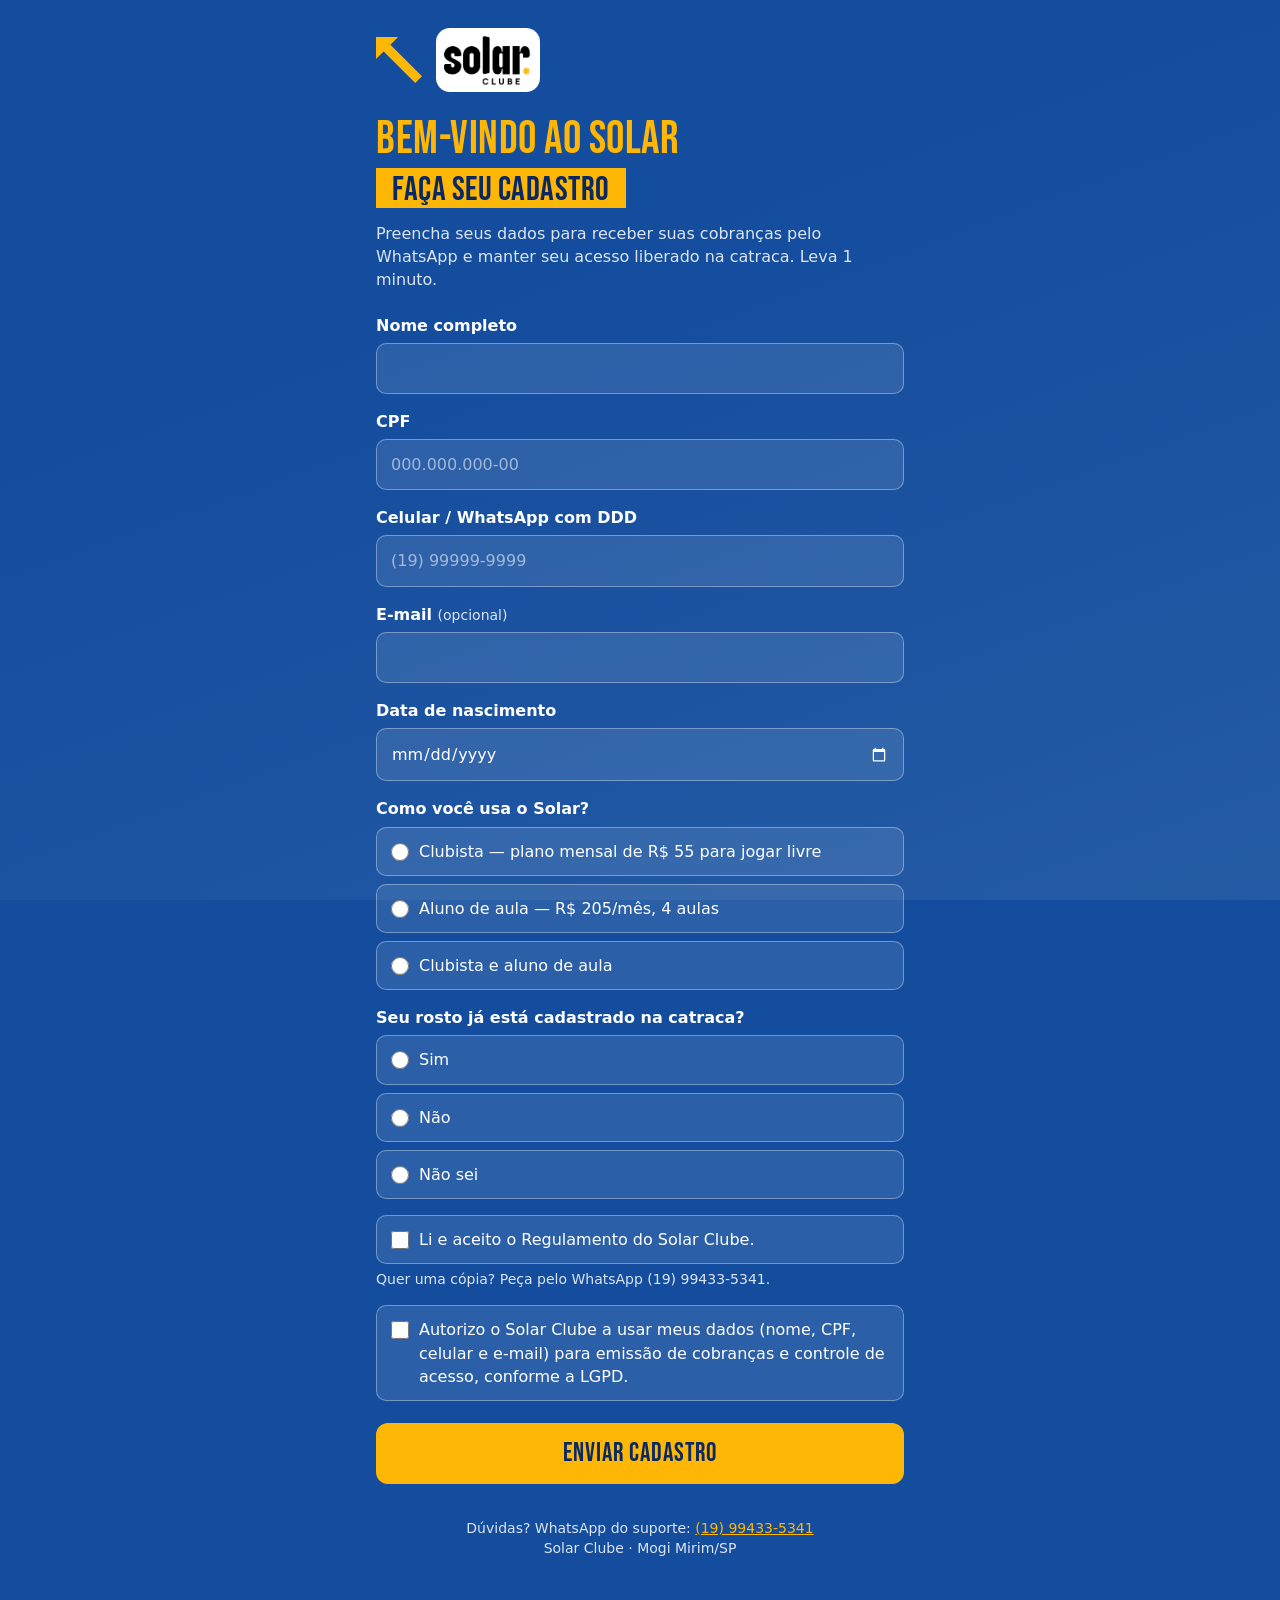
==== cadastro/index.html @ 18e67c2a "Site do Solar Clube: página inicial e cadastro de alunos/clubistas Co-Authored-By: Claude Opus 5.5 <" ====
<!doctype html>
<html lang="pt-BR">
<head>
<meta charset="utf-8">
<meta name="viewport" content="width=device-width, initial-scale=1">
<meta name="format-detection" content="telephone=no">
<title>Cadastro — Solar Clube</title>
<meta name="description" content="Cadastro de clubistas e alunos do Solar Clube para cobrança por Pix e acesso pela catraca.">
<link rel="preconnect" href="https://fonts.googleapis.com">
<link href="https://fonts.googleapis.com/css2?family=Bebas+Neue&display=swap" rel="stylesheet">
<link rel="stylesheet" href="../estilo.css">
</head>
<body>
<main class="pagina">
  <div class="topo">
    <svg class="seta" viewBox="0 0 150 150" aria-hidden="true"><polygon fill="#FEB705" points="0,0 72,0 47,25 150,128 128,150 25,47 0,72"/></svg>
    <div class="logo"><img src="../logo-solar.jpg" alt="Solar Clube"></div>
  </div>

  <section id="tela-form">
    <h1 class="titulo">BEM-VINDO AO SOLAR</h1>
    <div class="titulo faixa">FAÇA SEU CADASTRO</div>
    <p class="intro">Preencha seus dados para receber suas cobranças pelo WhatsApp e manter seu acesso liberado na catraca. Leva 1 minuto.</p>

    <form id="form-cadastro" novalidate>
      <div class="armadilha" aria-hidden="true">
        <label for="site">Não preencha</label>
        <input type="text" id="site" name="site" tabindex="-1" autocomplete="off">
      </div>

      <div class="campo" id="c-nome">
        <label for="nome">Nome completo</label>
        <input type="text" id="nome" autocomplete="name" maxlength="120" required>
        <div class="erro-campo">Digite seu nome completo.</div>
      </div>

      <div class="campo" id="c-cpf">
        <label for="cpf">CPF</label>
        <input type="text" id="cpf" inputmode="numeric" placeholder="000.000.000-00" maxlength="14" required>
        <div class="erro-campo">CPF inválido. Confira os números.</div>
      </div>

      <div class="campo" id="c-celular">
        <label for="celular">Celular / WhatsApp com DDD</label>
        <input type="tel" id="celular" inputmode="numeric" autocomplete="tel-national" placeholder="(19) 99999-9999" maxlength="15" required>
        <div class="erro-campo">Digite o celular com DDD.</div>
      </div>

      <div class="campo" id="c-email">
        <label for="email">E-mail <span class="opcional">(opcional)</span></label>
        <input type="email" id="email" autocomplete="email" maxlength="200">
        <div class="erro-campo">E-mail inválido.</div>
      </div>

      <div class="campo" id="c-nascimento">
        <label for="nascimento">Data de nascimento</label>
        <input type="date" id="nascimento" min="1920-01-01" required>
        <div class="erro-campo">Informe sua data de nascimento.</div>
      </div>

      <div class="campo" id="c-tipo">
        <label>Como você usa o Solar?</label>
        <div class="opcoes">
          <label class="opcao"><input type="radio" name="tipo" value="clubista"> Clubista — plano mensal de R$ 55 para jogar livre</label>
          <label class="opcao"><input type="radio" name="tipo" value="aluno"> Aluno de aula — R$ 205/mês, 4 aulas</label>
          <label class="opcao"><input type="radio" name="tipo" value="clubista_aluno"> Clubista e aluno de aula</label>
        </div>
        <div class="erro-campo">Escolha uma opção.</div>
      </div>

      <div class="campo escondido" id="c-professor">
        <label for="professor">Nome do seu professor <span class="opcional">(opcional)</span></label>
        <input type="text" id="professor" maxlength="120">
      </div>

      <div class="campo" id="c-rosto">
        <label>Seu rosto já está cadastrado na catraca?</label>
        <div class="opcoes">
          <label class="opcao"><input type="radio" name="rosto" value="sim"> Sim</label>
          <label class="opcao"><input type="radio" name="rosto" value="nao"> Não</label>
          <label class="opcao"><input type="radio" name="rosto" value="nao_sei"> Não sei</label>
        </div>
        <div class="erro-campo">Escolha uma opção.</div>
      </div>

      <div class="campo" id="c-regulamento">
        <label class="opcao aceite"><input type="checkbox" id="regulamento"> Li e aceito o Regulamento do Solar Clube.</label>
        <div class="dica">Quer uma cópia? Peça pelo WhatsApp (19) 99433-5341.</div>
        <div class="erro-campo">É preciso aceitar o regulamento.</div>
      </div>

      <div class="campo" id="c-lgpd">
        <label class="opcao aceite"><input type="checkbox" id="lgpd"> Autorizo o Solar Clube a usar meus dados (nome, CPF, celular e e-mail) para emissão de cobranças e controle de acesso, conforme a LGPD.</label>
        <div class="erro-campo">É preciso autorizar o uso dos dados.</div>
      </div>

      <div class="aviso" id="aviso"></div>
      <button type="submit" class="enviar" id="btn-enviar">ENVIAR CADASTRO</button>
    </form>
  </section>

  <section id="tela-ok" class="sucesso escondido">
    <div class="check">✓</div>
    <h1 class="titulo">CADASTRO RECEBIDO!</h1>
    <p class="intro" style="margin-top:12px">Em breve você recebe suas cobranças pelo WhatsApp. Bom jogo!</p>
  </section>

  <p class="rodape">Dúvidas? WhatsApp do suporte: <a href="https://wa.me/5519994335341">(19) 99433-5341</a><br>Solar Clube · Mogi Mirim/SP</p>
</main>

<script>
  // Grava direto na tabela "cadastros" do Supabase do Solar com a chave pública.
  // O banco só aceita INSERIR (RLS): ninguém consegue ler ou mudar cadastros por aqui.
  var SUPABASE_URL = 'https://wpmsbzfwobodcqxkbacw.supabase.co';
  var SUPABASE_CHAVE_PUBLICA = 'sb_publishable_1QUirZF5fXtURr-qWuM2yQ_yfKVVhTd';

  function soDigitos(v) { return (v || '').replace(/\D/g, ''); }

  function cpfValido(cpf) {
    cpf = soDigitos(cpf);
    if (cpf.length !== 11 || /^(\d)\1{10}$/.test(cpf)) return false;
    for (var t = 9; t < 11; t++) {
      var soma = 0;
      for (var i = 0; i < t; i++) soma += Number(cpf[i]) * (t + 1 - i);
      var dig = ((soma * 10) % 11) % 10;
      if (dig !== Number(cpf[t])) return false;
    }
    return true;
  }

  function mascaraCpf(v) {
    var d = soDigitos(v).slice(0, 11);
    return d.replace(/(\d{3})(\d)/, '$1.$2').replace(/(\d{3})(\d)/, '$1.$2').replace(/(\d{3})(\d{1,2})$/, '$1-$2');
  }

  function mascaraCelular(v) {
    var d = soDigitos(v).slice(0, 11);
    if (d.length <= 2) return d.length ? '(' + d : '';
    if (d.length <= 6) return '(' + d.slice(0, 2) + ') ' + d.slice(2);
    if (d.length <= 10) return '(' + d.slice(0, 2) + ') ' + d.slice(2, 6) + '-' + d.slice(6);
    return '(' + d.slice(0, 2) + ') ' + d.slice(2, 7) + '-' + d.slice(7);
  }

  var el = function (id) { return document.getElementById(id); };
  el('cpf').addEventListener('input', function () { this.value = mascaraCpf(this.value); });
  el('celular').addEventListener('input', function () { this.value = mascaraCelular(this.value); });
  el('nascimento').max = new Date().toISOString().slice(0, 10);

  document.querySelectorAll('input[name="tipo"]').forEach(function (r) {
    r.addEventListener('change', function () {
      el('c-professor').classList.toggle('escondido', this.value === 'clubista');
    });
  });

  function marcar(idCampo, invalido) { el(idCampo).classList.toggle('invalido', invalido); return !invalido; }
  function valorRadio(nome) { var r = document.querySelector('input[name="' + nome + '"]:checked'); return r ? r.value : null; }

  el('form-cadastro').addEventListener('submit', function (e) {
    e.preventDefault();
    var aviso = el('aviso');
    aviso.className = 'aviso';

    var nome = el('nome').value.trim().replace(/\s+/g, ' ');
    var cpf = soDigitos(el('cpf').value);
    var celular = soDigitos(el('celular').value);
    var email = el('email').value.trim();
    var nascimento = el('nascimento').value;
    var tipo = valorRadio('tipo');
    var rosto = valorRadio('rosto');

    var ok = true;
    ok = marcar('c-nome', nome.length < 3 || nome.indexOf(' ') === -1) && ok;
    ok = marcar('c-cpf', !cpfValido(cpf)) && ok;
    ok = marcar('c-celular', celular.length < 10 || celular.length > 11) && ok;
    ok = marcar('c-email', email !== '' && !/^[^\s@]+@[^\s@]+\.[^\s@]+$/.test(email)) && ok;
    ok = marcar('c-nascimento', !nascimento) && ok;
    ok = marcar('c-tipo', !tipo) && ok;
    ok = marcar('c-rosto', !rosto) && ok;
    ok = marcar('c-regulamento', !el('regulamento').checked) && ok;
    ok = marcar('c-lgpd', !el('lgpd').checked) && ok;
    if (!ok) {
      var primeiro = document.querySelector('.campo.invalido');
      if (primeiro) primeiro.scrollIntoView({ behavior: 'smooth', block: 'center' });
      return;
    }
    if (el('site').value) return; // robô preencheu o campo invisível

    var btn = el('btn-enviar');
    btn.disabled = true;
    btn.textContent = 'ENVIANDO...';

    fetch(SUPABASE_URL + '/rest/v1/cadastros', {
      method: 'POST',
      headers: {
        'apikey': SUPABASE_CHAVE_PUBLICA,
        'Authorization': 'Bearer ' + SUPABASE_CHAVE_PUBLICA,
        'Content-Type': 'application/json',
        'Prefer': 'return=minimal'
      },
      body: JSON.stringify({
        nome: nome, cpf: cpf, celular: celular, email: email || null, data_nascimento: nascimento,
        tipo: tipo, professor: tipo === 'clubista' ? null : (el('professor').value.trim() || null),
        rosto_na_catraca: rosto, aceite_regulamento: true, aceite_lgpd: true
      })
    }).then(function (r) {
      if (!r.ok) throw new Error('HTTP ' + r.status);
      el('tela-form').classList.add('escondido');
      el('tela-ok').classList.remove('escondido');
      window.scrollTo({ top: 0, behavior: 'smooth' });
    }).catch(function () {
      btn.disabled = false;
      btn.textContent = 'ENVIAR CADASTRO';
      aviso.textContent = 'Não consegui enviar agora. Confira sua internet e tente de novo. Se continuar, chame o suporte no WhatsApp (19) 99433-5341.';
      aviso.className = 'aviso erro';
    });
  });
</script>
</body>
</html>
---- estilo.css ----
/* Identidade do Solar Clube (mesma do kit de placas): azul em degradê, amarelo-ouro,
   marinho sobre amarelo, títulos condensados em caixa alta. Ver skill solar-clube-identidade. */
:root {
  --azul-1: #144D9E;
  --azul-2: #255BA5;
  --amarelo: #FEB705;
  --marinho: #0A2864;
  --branco: #FFFFFF;
  --branco-suave: rgba(255, 255, 255, 0.85);
  --campo: rgba(255, 255, 255, 0.10);
  --campo-borda: rgba(255, 255, 255, 0.35);
  --erro: #FFB4A8;
}
* { box-sizing: border-box; margin: 0; padding: 0; }
html { background: var(--azul-1); }
body {
  min-height: 100vh;
  background: linear-gradient(160deg, var(--azul-1) 0%, var(--azul-1) 35%, var(--azul-2) 100%);
  background-attachment: fixed;
  color: var(--branco);
  font-family: "Segoe UI", system-ui, -apple-system, Roboto, Arial, sans-serif;
  font-size: 16px;
  line-height: 1.45;
}
.pagina { max-width: 560px; margin: 0 auto; padding: 28px 16px 48px; }
.topo { display: flex; align-items: center; gap: 14px; margin-bottom: 26px; }
.logo { background: #fff; border-radius: 14px; width: 104px; height: 64px; display: flex; align-items: center; justify-content: center; overflow: hidden; flex: none; }
.logo img { width: 124px; margin-top: 4px; }
.seta { width: 46px; height: 46px; flex: none; }
.titulo { font-family: "Bebas Neue", "Arial Narrow", Impact, sans-serif; font-weight: 400; letter-spacing: 0.5px; line-height: 0.95; }
h1.titulo { font-size: 46px; color: var(--amarelo); }
.faixa { display: inline-block; background: var(--amarelo); color: var(--marinho); font-size: 34px; padding: 6px 16px 2px; margin: 6px 0 14px; }
.intro { color: var(--branco-suave); margin-bottom: 22px; }

form { display: flex; flex-direction: column; gap: 16px; }
label { display: block; font-weight: 600; margin-bottom: 6px; }
label .opcional { font-weight: 400; color: var(--branco-suave); font-size: 14px; }
input[type="text"], input[type="email"], input[type="tel"], input[type="date"] {
  width: 100%; padding: 13px 14px; border-radius: 10px; border: 1px solid var(--campo-borda);
  background: var(--campo); color: var(--branco); font: inherit;
}
input::placeholder { color: rgba(255, 255, 255, 0.55); }
input:focus { outline: 2px solid var(--amarelo); outline-offset: 1px; }
input[type="date"]::-webkit-calendar-picker-indicator { filter: invert(1); }
.opcoes { display: flex; flex-direction: column; gap: 8px; }
.opcao { display: flex; align-items: flex-start; gap: 10px; padding: 12px 14px; border-radius: 10px; border: 1px solid var(--campo-borda); background: var(--campo); cursor: pointer; font-weight: 400; margin: 0; }
.opcao input { margin-top: 3px; accent-color: var(--amarelo); width: 18px; height: 18px; flex: none; }
.opcao:has(input:checked) { border-color: var(--amarelo); background: rgba(254, 183, 5, 0.14); }
.aceite { font-weight: 400; }
.dica { font-size: 14px; color: var(--branco-suave); margin-top: 5px; }
.erro-campo { color: var(--erro); font-size: 14px; margin-top: 5px; display: none; }
.campo.invalido .erro-campo { display: block; }
.campo.invalido input { border-color: var(--erro); }
.escondido { display: none !important; }
.armadilha { position: absolute; left: -5000px; width: 1px; height: 1px; overflow: hidden; }

button.enviar {
  margin-top: 6px; padding: 15px; border: none; border-radius: 12px; background: var(--amarelo); color: var(--marinho);
  font-family: "Bebas Neue", "Arial Narrow", Impact, sans-serif; font-size: 26px; letter-spacing: 1px; cursor: pointer;
}
button.enviar:disabled { opacity: 0.6; cursor: default; }
.aviso { padding: 12px 14px; border-radius: 10px; font-size: 15px; display: none; }
.aviso.erro { display: block; background: rgba(255, 120, 100, 0.18); border: 1px solid var(--erro); }
.sucesso { text-align: center; padding: 30px 6px; }
.sucesso .check { width: 74px; height: 74px; border-radius: 50%; background: var(--amarelo); color: var(--marinho); font-size: 44px; font-weight: 700; display: flex; align-items: center; justify-content: center; margin: 0 auto 16px; }
.rodape { margin-top: 34px; font-size: 14px; color: var(--branco-suave); text-align: center; }
.rodape a { color: var(--amarelo); }
.botao-link { display: inline-block; margin-top: 18px; padding: 14px 22px; border-radius: 12px; background: var(--amarelo); color: var(--marinho); text-decoration: none; font-family: "Bebas Neue", "Arial Narrow", Impact, sans-serif; font-size: 24px; letter-spacing: 1px; }
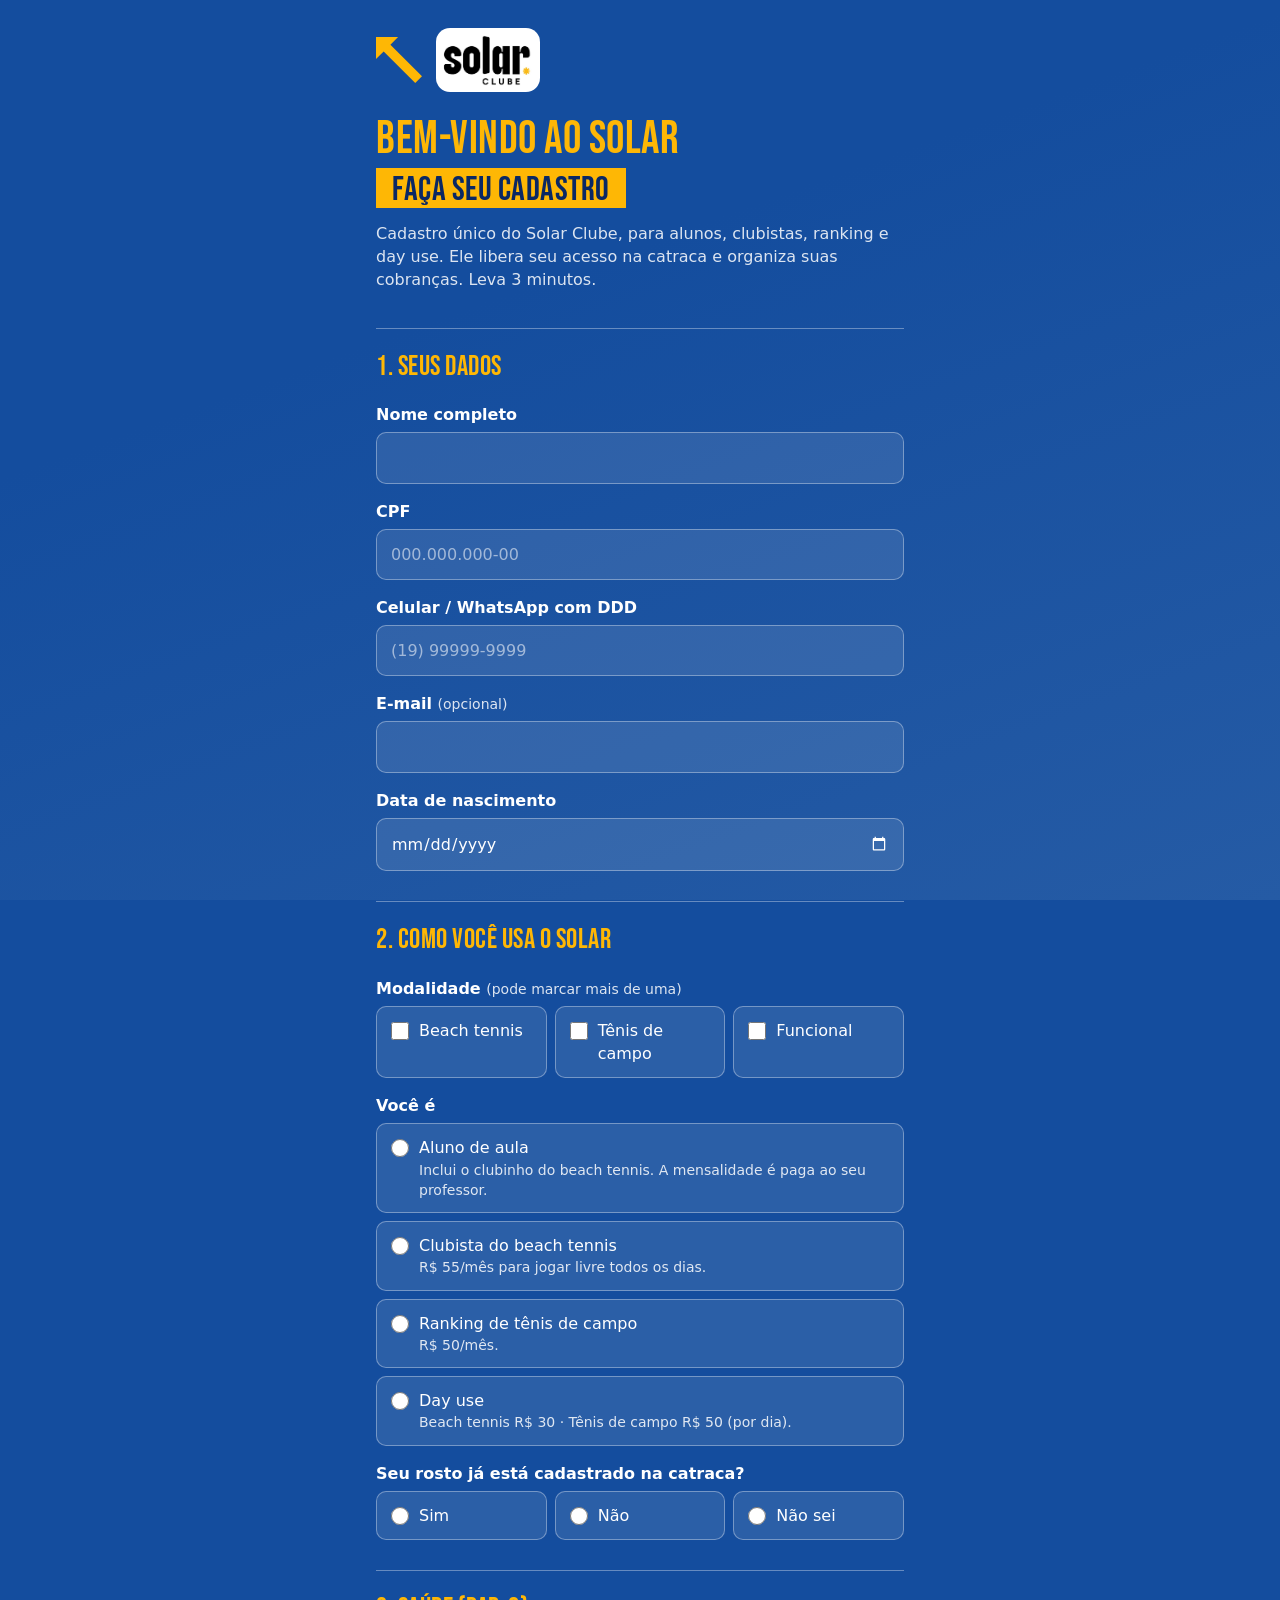
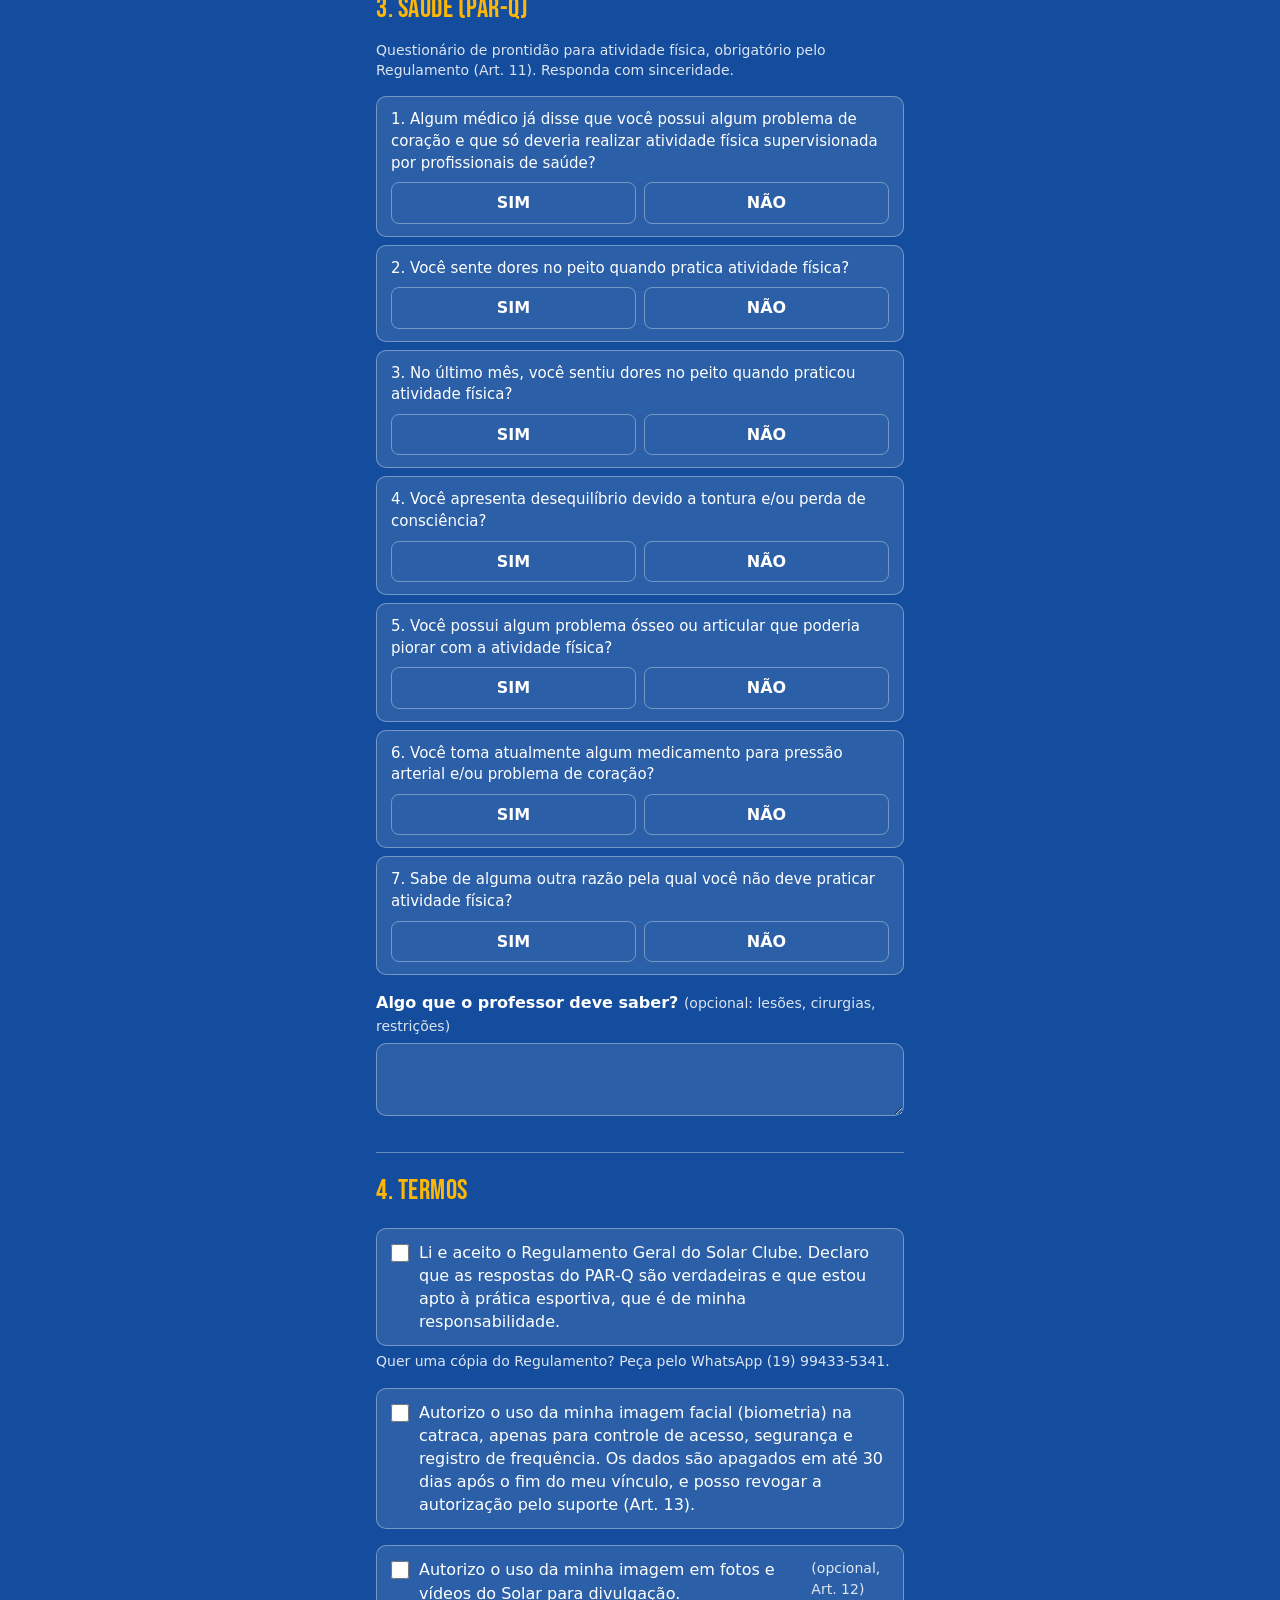
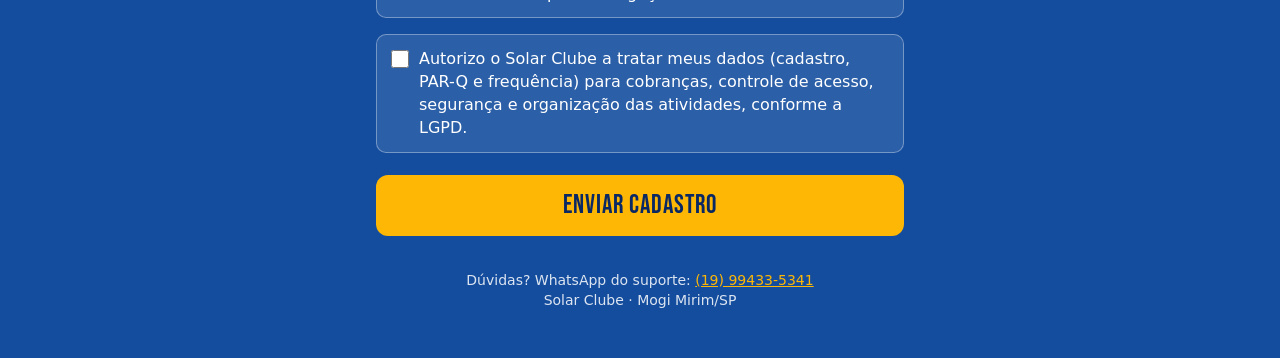
==== commit 8d709713: "Cadastro único: modalidade, professor, PAR-Q e termos" ====
--- a/cadastro/index.html
+++ b/cadastro/index.html
@@ -1,14 +1,32 @@
-<!doctype html>
+<!DOCTYPE html>
 <html lang="pt-BR">
 <head>
 <meta charset="utf-8">
 <meta name="viewport" content="width=device-width, initial-scale=1">
 <meta name="format-detection" content="telephone=no">
 <title>Cadastro — Solar Clube</title>
-<meta name="description" content="Cadastro de clubistas e alunos do Solar Clube para cobrança por Pix e acesso pela catraca.">
+<meta name="description" content="Cadastro único do Solar Clube: alunos, clubistas, ranking de tênis e day use.">
 <link rel="preconnect" href="https://fonts.googleapis.com">
 <link href="https://fonts.googleapis.com/css2?family=Bebas+Neue&display=swap" rel="stylesheet">
 <link rel="stylesheet" href="../estilo.css">
+<style>
+  .secao { font-family: "Bebas Neue", "Arial Narrow", Impact, sans-serif; font-size: 28px; color: var(--amarelo); letter-spacing: .5px; margin-top: 14px; border-top: 1px solid var(--campo-borda); padding-top: 18px; }
+  select { width: 100%; padding: 13px 14px; border-radius: 10px; border: 1px solid var(--campo-borda); background: var(--azul-1); color: var(--branco); font: inherit; }
+  select:focus { outline: 2px solid var(--amarelo); outline-offset: 1px; }
+  textarea { width: 100%; padding: 12px 14px; border-radius: 10px; border: 1px solid var(--campo-borda); background: var(--campo); color: var(--branco); font: inherit; min-height: 70px; resize: vertical; }
+  .linha { display: flex; gap: 8px; flex-wrap: wrap; }
+  .linha .opcao { flex: 1 1 140px; }
+  .preco { color: var(--branco-suave); font-size: 14px; display: block; }
+  .parq-item { padding: 12px 14px; border-radius: 10px; border: 1px solid var(--campo-borda); background: var(--campo); }
+  .parq-item p { margin-bottom: 8px; font-size: 15px; }
+  .parq-item .sn { display: flex; gap: 8px; }
+  .parq-item .sn label { flex: 1; text-align: center; margin: 0; padding: 8px; border-radius: 8px; border: 1px solid var(--campo-borda); font-weight: 600; cursor: pointer; }
+  .parq-item .sn input { position: absolute; opacity: 0; pointer-events: none; }
+  .parq-item .sn label:has(input:checked) { background: var(--amarelo); color: var(--marinho); border-color: var(--amarelo); }
+  .parq-item.invalido { border-color: var(--erro); }
+  .alerta { padding: 12px 14px; border-radius: 10px; background: rgba(254, 183, 5, .16); border: 1px solid var(--amarelo); font-size: 15px; }
+  .campo.invalido select, .campo.invalido textarea { border-color: var(--erro); }
+</style>
 </head>
 <body>
 <main class="pagina">
@@ -20,7 +38,7 @@
   <section id="tela-form">
     <h1 class="titulo">BEM-VINDO AO SOLAR</h1>
     <div class="titulo faixa">FAÇA SEU CADASTRO</div>
-    <p class="intro">Preencha seus dados para receber suas cobranças pelo WhatsApp e manter seu acesso liberado na catraca. Leva 1 minuto.</p>
+    <p class="intro">Cadastro único do Solar Clube, para alunos, clubistas, ranking e day use. Ele libera seu acesso na catraca e organiza suas cobranças. Leva 3 minutos.</p>
 
     <form id="form-cadastro" novalidate>
       <div class="armadilha" aria-hidden="true">
@@ -28,6 +46,8 @@
         <input type="text" id="site" name="site" tabindex="-1" autocomplete="off">
       </div>
 
+      <div class="secao">1. Seus dados</div>
+
       <div class="campo" id="c-nome">
         <label for="nome">Nome completo</label>
         <input type="text" id="nome" autocomplete="name" maxlength="120" required>
@@ -58,24 +78,65 @@
         <div class="erro-campo">Informe sua data de nascimento.</div>
       </div>
 
+      <div class="escondido" id="bloco-responsavel">
+        <div class="alerta" style="margin-bottom:12px">Menor de 18 anos: o cadastro deve ser preenchido junto com o pai, a mãe ou o responsável legal.</div>
+        <div class="campo" id="c-resp-nome">
+          <label for="resp-nome">Nome do responsável</label>
+          <input type="text" id="resp-nome" maxlength="120">
+          <div class="erro-campo">Digite o nome completo do responsável.</div>
+        </div>
+        <div class="campo" id="c-resp-cpf" style="margin-top:16px">
+          <label for="resp-cpf">CPF do responsável</label>
+          <input type="text" id="resp-cpf" inputmode="numeric" placeholder="000.000.000-00" maxlength="14">
+          <div class="erro-campo">CPF do responsável inválido.</div>
+        </div>
+      </div>
+
+      <div class="secao">2. Como você usa o Solar</div>
+
+      <div class="campo" id="c-modalidade">
+        <label>Modalidade <span class="opcional">(pode marcar mais de uma)</span></label>
+        <div class="linha">
+          <label class="opcao"><input type="checkbox" name="modalidade" value="beach"> Beach tennis</label>
+          <label class="opcao"><input type="checkbox" name="modalidade" value="tenis"> Tênis de campo</label>
+          <label class="opcao"><input type="checkbox" name="modalidade" value="funcional"> Funcional</label>
+        </div>
+        <div class="erro-campo">Marque pelo menos uma modalidade.</div>
+      </div>
+
       <div class="campo" id="c-tipo">
-        <label>Como você usa o Solar?</label>
+        <label>Você é</label>
         <div class="opcoes">
-          <label class="opcao"><input type="radio" name="tipo" value="clubista"> Clubista — plano mensal de R$ 55 para jogar livre</label>
-          <label class="opcao"><input type="radio" name="tipo" value="aluno"> Aluno de aula — R$ 205/mês, 4 aulas</label>
-          <label class="opcao"><input type="radio" name="tipo" value="clubista_aluno"> Clubista e aluno de aula</label>
+          <label class="opcao"><input type="radio" name="tipo" value="aluno"> <span>Aluno de aula<span class="preco">Inclui o clubinho do beach tennis. A mensalidade é paga ao seu professor.</span></span></label>
+          <label class="opcao"><input type="radio" name="tipo" value="clubista"> <span>Clubista do beach tennis<span class="preco">R$ 55/mês para jogar livre todos os dias.</span></span></label>
+          <label class="opcao"><input type="radio" name="tipo" value="ranking_tenis"> <span>Ranking de tênis de campo<span class="preco">R$ 50/mês.</span></span></label>
+          <label class="opcao"><input type="radio" name="tipo" value="dayuse"> <span>Day use<span class="preco">Beach tennis R$ 30 · Tênis de campo R$ 50 (por dia).</span></span></label>
         </div>
         <div class="erro-campo">Escolha uma opção.</div>
       </div>
 
-      <div class="campo escondido" id="c-professor">
-        <label for="professor">Nome do seu professor <span class="opcional">(opcional)</span></label>
-        <input type="text" id="professor" maxlength="120">
+      <div class="escondido" id="bloco-aluno">
+        <div class="campo" id="c-frequencia">
+          <label>Quantas aulas por semana?</label>
+          <div class="opcoes">
+            <label class="opcao"><input type="radio" name="frequencia" value="1x"> <span>1x por semana<span class="preco" id="preco-1x"></span></span></label>
+            <label class="opcao"><input type="radio" name="frequencia" value="2x"> <span>2x por semana<span class="preco" id="preco-2x"></span></span></label>
+          </div>
+          <div class="erro-campo">Escolha a frequência.</div>
+        </div>
+
+        <div class="campo" id="c-professor" style="margin-top:16px">
+          <label for="professor">Seu professor</label>
+          <select id="professor">
+            <option value="">Carregando professores...</option>
+          </select>
+          <div class="erro-campo">Escolha seu professor.</div>
+        </div>
       </div>
 
       <div class="campo" id="c-rosto">
         <label>Seu rosto já está cadastrado na catraca?</label>
-        <div class="opcoes">
+        <div class="linha">
           <label class="opcao"><input type="radio" name="rosto" value="sim"> Sim</label>
           <label class="opcao"><input type="radio" name="rosto" value="nao"> Não</label>
           <label class="opcao"><input type="radio" name="rosto" value="nao_sei"> Não sei</label>
@@ -83,14 +144,34 @@
         <div class="erro-campo">Escolha uma opção.</div>
       </div>
 
+      <div class="secao">3. Saúde (PAR-Q)</div>
+      <p class="dica" style="margin-top:-6px">Questionário de prontidão para atividade física, obrigatório pelo Regulamento (Art. 11). Responda com sinceridade.</p>
+      <div id="parq" class="opcoes"></div>
+      <div class="alerta escondido" id="parq-alerta">Você respondeu <b>SIM</b> a pelo menos uma pergunta. Antes de começar ou continuar as atividades, consulte um médico e envie a liberação médica pelo WhatsApp do suporte (19) 99433-5341.</div>
+      <div class="campo" id="c-parq-obs">
+        <label for="parq-obs">Algo que o professor deve saber? <span class="opcional">(opcional: lesões, cirurgias, restrições)</span></label>
+        <textarea id="parq-obs" maxlength="600"></textarea>
+      </div>
+
+      <div class="secao">4. Termos</div>
+
       <div class="campo" id="c-regulamento">
-        <label class="opcao aceite"><input type="checkbox" id="regulamento"> Li e aceito o Regulamento do Solar Clube.</label>
-        <div class="dica">Quer uma cópia? Peça pelo WhatsApp (19) 99433-5341.</div>
-        <div class="erro-campo">É preciso aceitar o regulamento.</div>
+        <label class="opcao aceite"><input type="checkbox" id="regulamento"> Li e aceito o Regulamento Geral do Solar Clube. Declaro que as respostas do PAR-Q são verdadeiras e que estou apto à prática esportiva, que é de minha responsabilidade.</label>
+        <div class="dica">Quer uma cópia do Regulamento? Peça pelo WhatsApp (19) 99433-5341.</div>
+        <div class="erro-campo">É preciso aceitar o Regulamento.</div>
+      </div>
+
+      <div class="campo" id="c-biometria">
+        <label class="opcao aceite"><input type="checkbox" id="biometria"> Autorizo o uso da minha imagem facial (biometria) na catraca, apenas para controle de acesso, segurança e registro de frequência. Os dados são apagados em até 30 dias após o fim do meu vínculo, e posso revogar a autorização pelo suporte (Art. 13).</label>
+        <div class="erro-campo">A catraca funciona por reconhecimento facial. Sem essa autorização, fale com o suporte para combinar outra forma de acesso.</div>
+      </div>
+
+      <div class="campo" id="c-imagem">
+        <label class="opcao aceite"><input type="checkbox" id="imagem"> Autorizo o uso da minha imagem em fotos e vídeos do Solar para divulgação. <span class="opcional">(opcional, Art. 12)</span></label>
       </div>
 
       <div class="campo" id="c-lgpd">
-        <label class="opcao aceite"><input type="checkbox" id="lgpd"> Autorizo o Solar Clube a usar meus dados (nome, CPF, celular e e-mail) para emissão de cobranças e controle de acesso, conforme a LGPD.</label>
+        <label class="opcao aceite"><input type="checkbox" id="lgpd"> Autorizo o Solar Clube a tratar meus dados (cadastro, PAR-Q e frequência) para cobranças, controle de acesso, segurança e organização das atividades, conforme a LGPD.</label>
         <div class="erro-campo">É preciso autorizar o uso dos dados.</div>
       </div>
 
@@ -102,7 +183,7 @@
   <section id="tela-ok" class="sucesso escondido">
     <div class="check">✓</div>
     <h1 class="titulo">CADASTRO RECEBIDO!</h1>
-    <p class="intro" style="margin-top:12px">Em breve você recebe suas cobranças pelo WhatsApp. Bom jogo!</p>
+    <p class="intro" style="margin-top:12px" id="msg-ok">Pronto! Seu cadastro está no sistema do Solar. Bom jogo!</p>
   </section>
 
   <p class="rodape">Dúvidas? WhatsApp do suporte: <a href="https://wa.me/5519994335341">(19) 99433-5341</a><br>Solar Clube · Mogi Mirim/SP</p>
@@ -113,9 +194,21 @@
   // O banco só aceita INSERIR (RLS): ninguém consegue ler ou mudar cadastros por aqui.
   var SUPABASE_URL = 'https://wpmsbzfwobodcqxkbacw.supabase.co';
   var SUPABASE_CHAVE_PUBLICA = 'sb_publishable_1QUirZF5fXtURr-qWuM2yQ_yfKVVhTd';
-
+  var VERSAO_REGULAMENTO = 'Regulamento Geral 2026-11';
+
+  var PRECOS = { beach: { '1x': 'R$ 205/mês', '2x': 'R$ 405/mês' }, tenis: { '1x': 'R$ 400/mês', '2x': 'R$ 800/mês' } };
+  var PARQ = [
+    'Algum médico já disse que você possui algum problema de coração e que só deveria realizar atividade física supervisionada por profissionais de saúde?',
+    'Você sente dores no peito quando pratica atividade física?',
+    'No último mês, você sentiu dores no peito quando praticou atividade física?',
+    'Você apresenta desequilíbrio devido a tontura e/ou perda de consciência?',
+    'Você possui algum problema ósseo ou articular que poderia piorar com a atividade física?',
+    'Você toma atualmente algum medicamento para pressão arterial e/ou problema de coração?',
+    'Sabe de alguma outra razão pela qual você não deve praticar atividade física?'
+  ];
+
+  var el = function (id) { return document.getElementById(id); };
   function soDigitos(v) { return (v || '').replace(/\D/g, ''); }
-
   function cpfValido(cpf) {
     cpf = soDigitos(cpf);
     if (cpf.length !== 11 || /^(\d)\1{10}$/.test(cpf)) return false;
@@ -127,12 +220,10 @@
     }
     return true;
   }
-
   function mascaraCpf(v) {
     var d = soDigitos(v).slice(0, 11);
     return d.replace(/(\d{3})(\d)/, '$1.$2').replace(/(\d{3})(\d)/, '$1.$2').replace(/(\d{3})(\d{1,2})$/, '$1-$2');
   }
-
   function mascaraCelular(v) {
     var d = soDigitos(v).slice(0, 11);
     if (d.length <= 2) return d.length ? '(' + d : '';
@@ -140,32 +231,93 @@
     if (d.length <= 10) return '(' + d.slice(0, 2) + ') ' + d.slice(2, 6) + '-' + d.slice(6);
     return '(' + d.slice(0, 2) + ') ' + d.slice(2, 7) + '-' + d.slice(7);
   }
-
-  var el = function (id) { return document.getElementById(id); };
-  el('cpf').addEventListener('input', function () { this.value = mascaraCpf(this.value); });
+  function idade(iso) {
+    if (!iso) return null;
+    var n = new Date(iso + 'T12:00:00'), h = new Date();
+    var a = h.getFullYear() - n.getFullYear();
+    if (h.getMonth() < n.getMonth() || (h.getMonth() === n.getMonth() && h.getDate() < n.getDate())) a--;
+    return a;
+  }
+  function valorRadio(nome) { var r = document.querySelector('input[name="' + nome + '"]:checked'); return r ? r.value : null; }
+  function marcados(nome) { return Array.prototype.map.call(document.querySelectorAll('input[name="' + nome + '"]:checked'), function (c) { return c.value; }); }
+  function marcar(idCampo, invalido) { el(idCampo).classList.toggle('invalido', invalido); return !invalido; }
+
+  ['cpf', 'resp-cpf'].forEach(function (id) { el(id).addEventListener('input', function () { this.value = mascaraCpf(this.value); }); });
   el('celular').addEventListener('input', function () { this.value = mascaraCelular(this.value); });
   el('nascimento').max = new Date().toISOString().slice(0, 10);
-
-  document.querySelectorAll('input[name="tipo"]').forEach(function (r) {
-    r.addEventListener('change', function () {
-      el('c-professor').classList.toggle('escondido', this.value === 'clubista');
+  el('nascimento').addEventListener('change', function () {
+    var i = idade(this.value);
+    el('bloco-responsavel').classList.toggle('escondido', !(i !== null && i < 18));
+  });
+
+  // PAR-Q
+  var parqBox = el('parq');
+  PARQ.forEach(function (p, i) {
+    var d = document.createElement('div');
+    d.className = 'parq-item'; d.id = 'parq-' + (i + 1);
+    d.innerHTML = '<p>' + (i + 1) + '. ' + p + '</p><div class="sn">' +
+      '<label><input type="radio" name="p' + (i + 1) + '" value="sim"> SIM</label>' +
+      '<label><input type="radio" name="p' + (i + 1) + '" value="nao"> NÃO</label></div>';
+    parqBox.appendChild(d);
+  });
+  parqBox.addEventListener('change', function () {
+    var algumSim = PARQ.some(function (_, i) { return valorRadio('p' + (i + 1)) === 'sim'; });
+    el('parq-alerta').classList.toggle('escondido', !algumSim);
+  });
+
+  // Professores (lista pública: só nome e modalidade)
+  var PROFESSORES = [];
+  fetch(SUPABASE_URL + '/rest/v1/professores?select=id,nome,modalidades&ativo=eq.true&order=nome', {
+    headers: { apikey: SUPABASE_CHAVE_PUBLICA, Authorization: 'Bearer ' + SUPABASE_CHAVE_PUBLICA }
+  }).then(function (r) { return r.ok ? r.json() : []; })
+    .then(function (lista) { PROFESSORES = lista || []; montarProfessores(); })
+    .catch(function () { montarProfessores(); });
+
+  function montarProfessores() {
+    var mods = marcados('modalidade');
+    var sel = el('professor'), atual = sel.value;
+    var lista = PROFESSORES.filter(function (p) {
+      return !mods.length || (p.modalidades || []).some(function (m) { return mods.indexOf(m) >= 0; });
     });
-  });
-
-  function marcar(idCampo, invalido) { el(idCampo).classList.toggle('invalido', invalido); return !invalido; }
-  function valorRadio(nome) { var r = document.querySelector('input[name="' + nome + '"]:checked'); return r ? r.value : null; }
+    sel.innerHTML = '<option value="">Escolha seu professor</option>' + lista.map(function (p) {
+      return '<option value="' + p.id + '">' + p.nome + '</option>';
+    }).join('') + '<option value="outro">Outro / ainda não sei</option>';
+    if (atual && sel.querySelector('option[value="' + atual + '"]')) sel.value = atual;
+  }
+
+  function atualizarAluno() {
+    var tipo = valorRadio('tipo'), mods = marcados('modalidade');
+    el('bloco-aluno').classList.toggle('escondido', tipo !== 'aluno');
+    var base = mods.indexOf('tenis') >= 0 && mods.indexOf('beach') < 0 ? 'tenis' : 'beach';
+    var txt = function (f) {
+      var partes = [];
+      if (mods.indexOf('beach') >= 0 || !mods.length) partes.push('Beach ' + PRECOS.beach[f]);
+      if (mods.indexOf('tenis') >= 0) partes.push('Tênis ' + PRECOS.tenis[f]);
+      if (mods.indexOf('funcional') >= 0) partes.push('Funcional: valor com o professor');
+      return partes.join(' · ');
+    };
+    el('preco-1x').textContent = txt('1x');
+    el('preco-2x').textContent = txt('2x');
+    montarProfessores();
+  }
+  document.querySelectorAll('input[name="tipo"], input[name="modalidade"]').forEach(function (r) { r.addEventListener('change', atualizarAluno); });
 
   el('form-cadastro').addEventListener('submit', function (e) {
     e.preventDefault();
-    var aviso = el('aviso');
-    aviso.className = 'aviso';
+    var aviso = el('aviso'); aviso.className = 'aviso';
 
     var nome = el('nome').value.trim().replace(/\s+/g, ' ');
     var cpf = soDigitos(el('cpf').value);
     var celular = soDigitos(el('celular').value);
     var email = el('email').value.trim();
     var nascimento = el('nascimento').value;
+    var menor = (idade(nascimento) !== null && idade(nascimento) < 18);
+    var respNome = el('resp-nome').value.trim().replace(/\s+/g, ' ');
+    var respCpf = soDigitos(el('resp-cpf').value);
+    var mods = marcados('modalidade');
     var tipo = valorRadio('tipo');
+    var freq = valorRadio('frequencia');
+    var prof = el('professor').value;
     var rosto = valorRadio('rosto');
 
     var ok = true;
@@ -174,46 +326,84 @@
     ok = marcar('c-celular', celular.length < 10 || celular.length > 11) && ok;
     ok = marcar('c-email', email !== '' && !/^[^\s@]+@[^\s@]+\.[^\s@]+$/.test(email)) && ok;
     ok = marcar('c-nascimento', !nascimento) && ok;
+    if (menor) {
+      ok = marcar('c-resp-nome', respNome.length < 3 || respNome.indexOf(' ') === -1) && ok;
+      ok = marcar('c-resp-cpf', !cpfValido(respCpf)) && ok;
+    }
+    ok = marcar('c-modalidade', !mods.length) && ok;
     ok = marcar('c-tipo', !tipo) && ok;
+    if (tipo === 'aluno') {
+      ok = marcar('c-frequencia', !freq) && ok;
+      ok = marcar('c-professor', !prof) && ok;
+    }
     ok = marcar('c-rosto', !rosto) && ok;
+    var parq = {}, algumSim = false;
+    PARQ.forEach(function (_, i) {
+      var v = valorRadio('p' + (i + 1));
+      el('parq-' + (i + 1)).classList.toggle('invalido', !v);
+      if (!v) ok = false;
+      parq['p' + (i + 1)] = v === 'sim';
+      if (v === 'sim') algumSim = true;
+    });
     ok = marcar('c-regulamento', !el('regulamento').checked) && ok;
+    ok = marcar('c-biometria', !el('biometria').checked) && ok;
     ok = marcar('c-lgpd', !el('lgpd').checked) && ok;
     if (!ok) {
-      var primeiro = document.querySelector('.campo.invalido');
+      var primeiro = document.querySelector('.campo.invalido, .parq-item.invalido');
       if (primeiro) primeiro.scrollIntoView({ behavior: 'smooth', block: 'center' });
+      aviso.textContent = 'Faltou preencher alguns campos. Eles estão marcados em vermelho.';
+      aviso.className = 'aviso erro';
       return;
     }
     if (el('site').value) return; // robô preencheu o campo invisível
 
     var btn = el('btn-enviar');
-    btn.disabled = true;
-    btn.textContent = 'ENVIANDO...';
+    btn.disabled = true; btn.textContent = 'ENVIANDO...';
+
+    var profId = (tipo === 'aluno' && prof && prof !== 'outro') ? Number(prof) : null;
+    var profNome = null;
+    if (tipo === 'aluno') {
+      var achado = PROFESSORES.filter(function (p) { return p.id === profId; })[0];
+      profNome = achado ? achado.nome : 'Outro / não sei';
+    }
 
     fetch(SUPABASE_URL + '/rest/v1/cadastros', {
       method: 'POST',
       headers: {
-        'apikey': SUPABASE_CHAVE_PUBLICA,
-        'Authorization': 'Bearer ' + SUPABASE_CHAVE_PUBLICA,
-        'Content-Type': 'application/json',
-        'Prefer': 'return=minimal'
+        apikey: SUPABASE_CHAVE_PUBLICA, Authorization: 'Bearer ' + SUPABASE_CHAVE_PUBLICA,
+        'Content-Type': 'application/json', Prefer: 'return=minimal'
       },
       body: JSON.stringify({
         nome: nome, cpf: cpf, celular: celular, email: email || null, data_nascimento: nascimento,
-        tipo: tipo, professor: tipo === 'clubista' ? null : (el('professor').value.trim() || null),
-        rosto_na_catraca: rosto, aceite_regulamento: true, aceite_lgpd: true
+        responsavel_nome: menor ? respNome : null, responsavel_cpf: menor ? respCpf : null,
+        modalidades: mods, tipo: tipo, frequencia: tipo === 'aluno' ? freq : null,
+        professor_id: profId, professor: profNome,
+        rosto_na_catraca: rosto,
+        parq: parq, parq_alerta: algumSim, parq_obs: el('parq-obs').value.trim() || null,
+        aceite_regulamento: true, aceite_biometria: true, autoriza_imagem: el('imagem').checked, aceite_lgpd: true,
+        versao_regulamento: VERSAO_REGULAMENTO
       })
     }).then(function (r) {
       if (!r.ok) throw new Error('HTTP ' + r.status);
+      if (algumSim) el('msg-ok').textContent = 'Seu cadastro está no sistema. Como você respondeu SIM no PAR-Q, envie a liberação médica pelo WhatsApp do suporte antes de começar.';
       el('tela-form').classList.add('escondido');
       el('tela-ok').classList.remove('escondido');
       window.scrollTo({ top: 0, behavior: 'smooth' });
     }).catch(function () {
-      btn.disabled = false;
-      btn.textContent = 'ENVIAR CADASTRO';
+      btn.disabled = false; btn.textContent = 'ENVIAR CADASTRO';
       aviso.textContent = 'Não consegui enviar agora. Confira sua internet e tente de novo. Se continuar, chame o suporte no WhatsApp (19) 99433-5341.';
       aviso.className = 'aviso erro';
     });
   });
+  // Ao corrigir um campo, some o aviso vermelho dele.
+  ['input', 'change'].forEach(function (ev) {
+    el('form-cadastro').addEventListener(ev, function (e) {
+      var c = e.target.closest('.campo, .parq-item');
+      if (c) c.classList.remove('invalido');
+      if (!document.querySelector('.campo.invalido, .parq-item.invalido')) el('aviso').className = 'aviso';
+    });
+  });
+  atualizarAluno();
 </script>
 </body>
 </html>
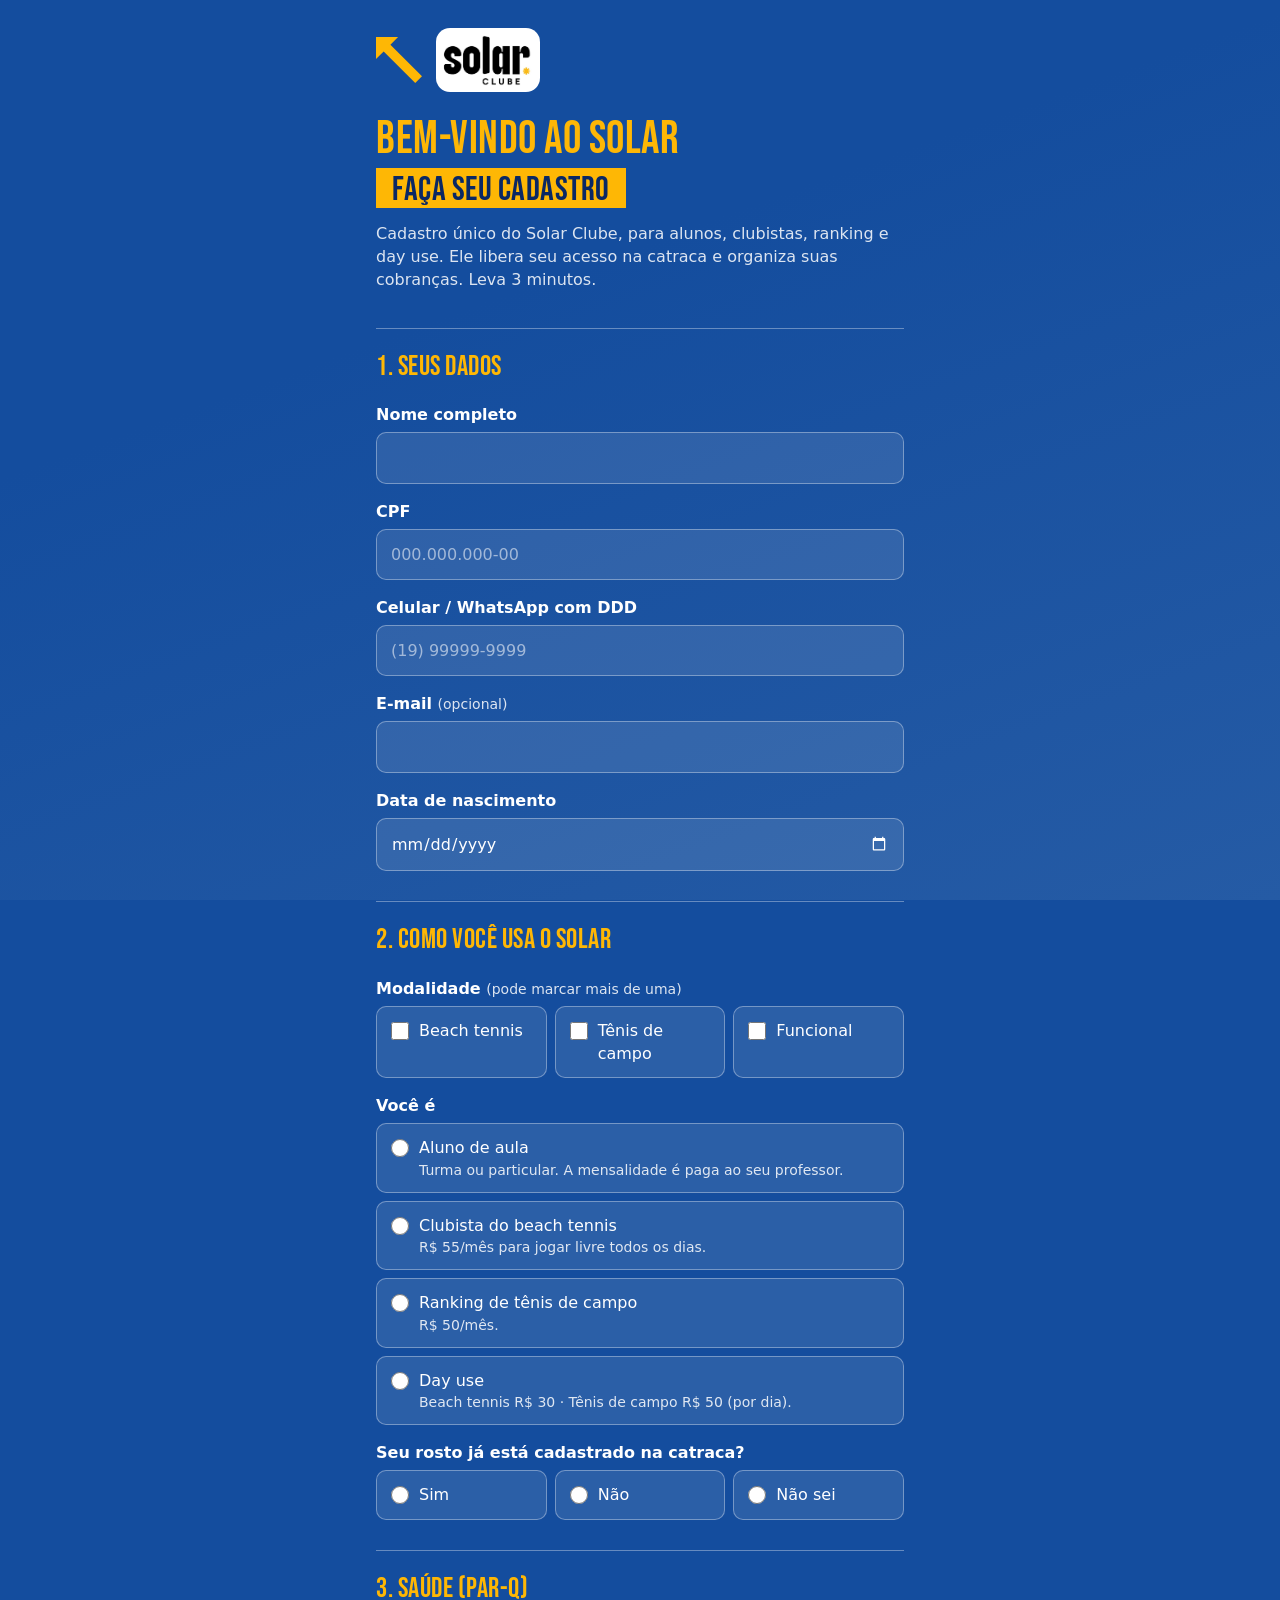
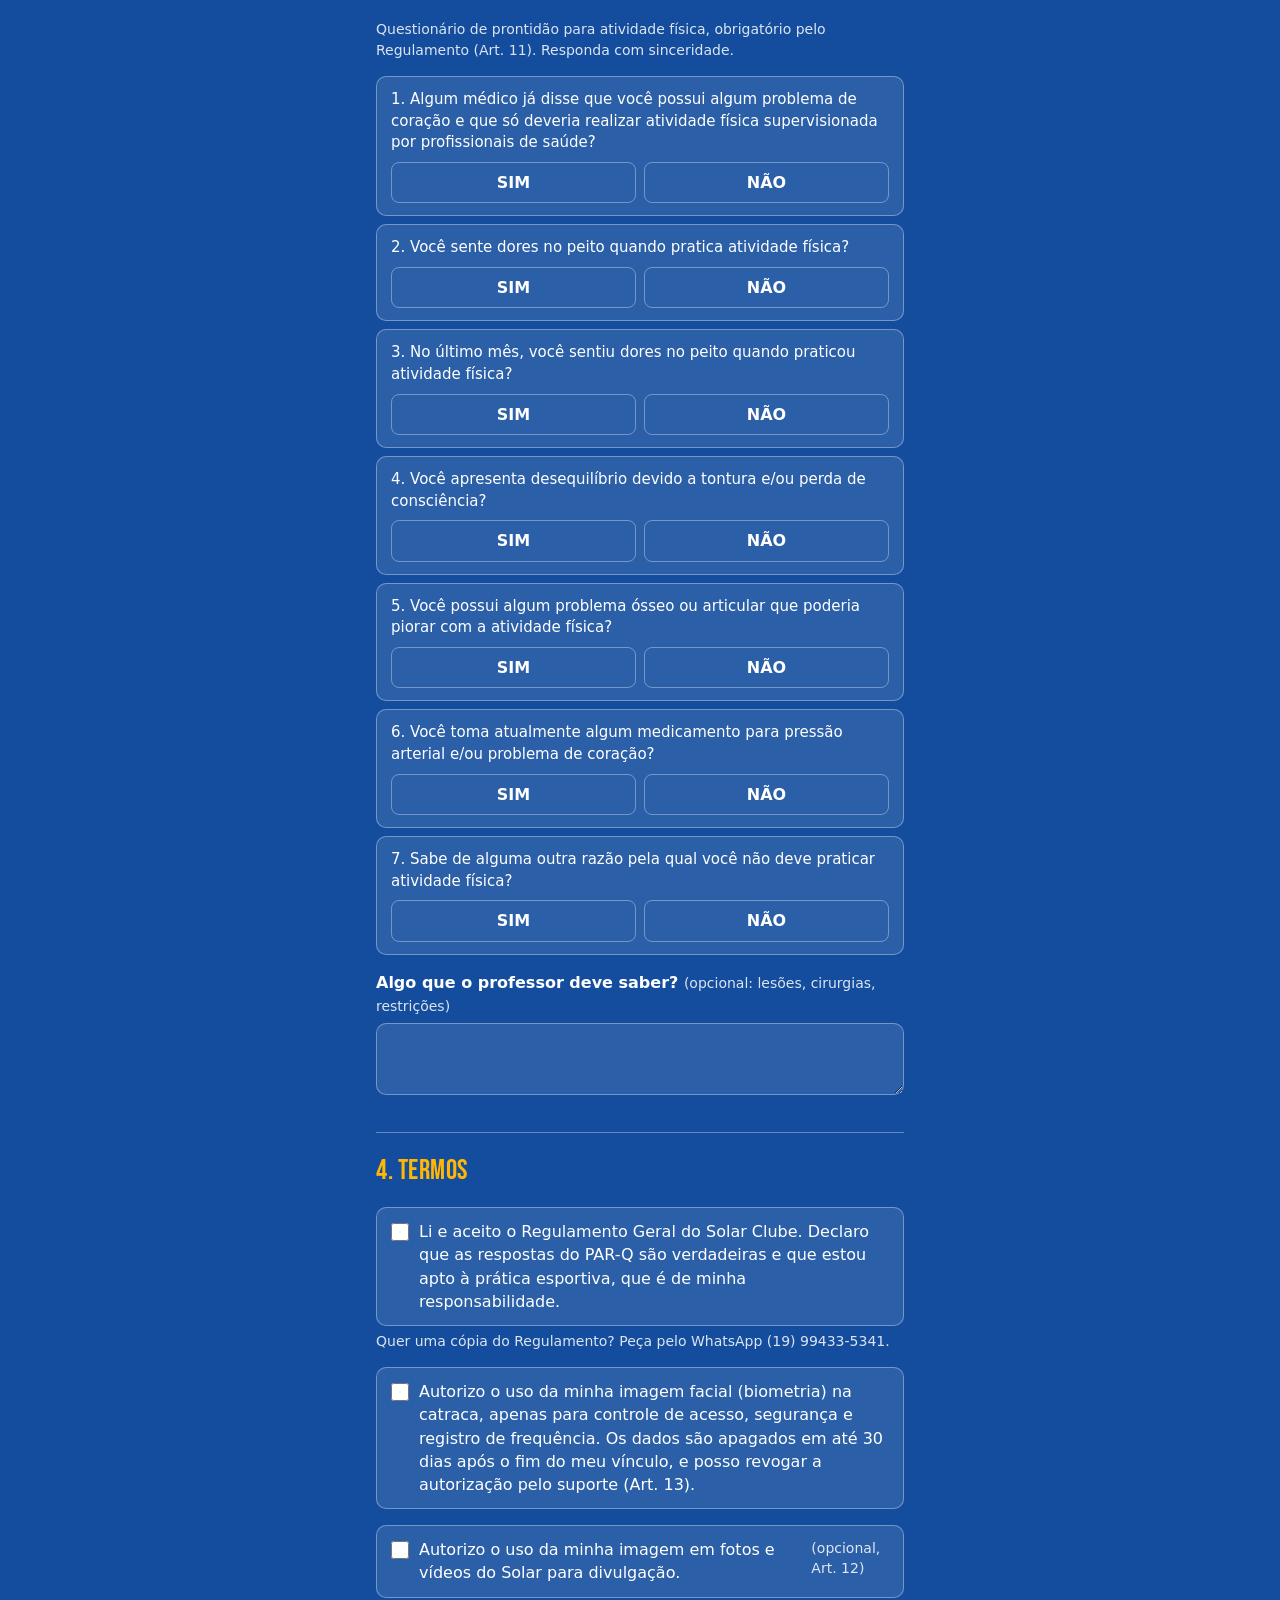
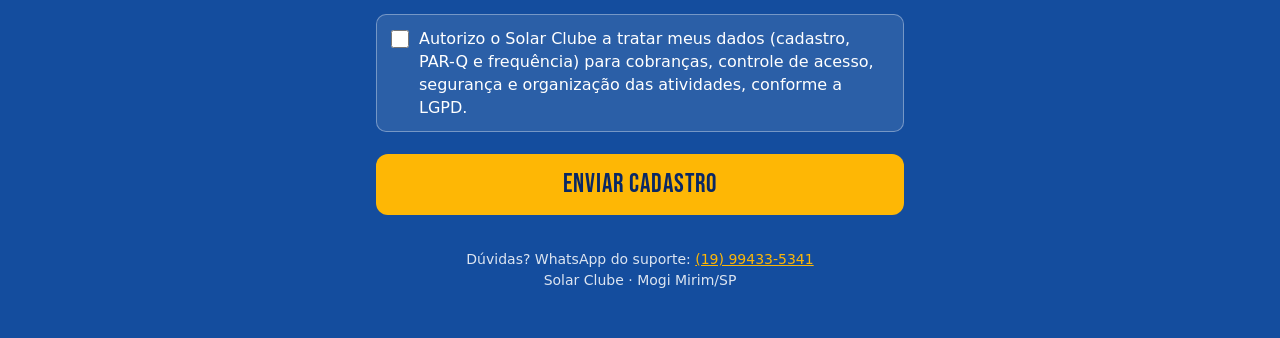
==== commit 414d3520: "Cadastro: turma ou aula particular" ====
--- a/cadastro/index.html
+++ b/cadastro/index.html
@@ -107,7 +107,7 @@
       <div class="campo" id="c-tipo">
         <label>Você é</label>
         <div class="opcoes">
-          <label class="opcao"><input type="radio" name="tipo" value="aluno"> <span>Aluno de aula<span class="preco">Inclui o clubinho do beach tennis. A mensalidade é paga ao seu professor.</span></span></label>
+          <label class="opcao"><input type="radio" name="tipo" value="aluno"> <span>Aluno de aula<span class="preco">Turma ou particular. A mensalidade é paga ao seu professor.</span></span></label>
           <label class="opcao"><input type="radio" name="tipo" value="clubista"> <span>Clubista do beach tennis<span class="preco">R$ 55/mês para jogar livre todos os dias.</span></span></label>
           <label class="opcao"><input type="radio" name="tipo" value="ranking_tenis"> <span>Ranking de tênis de campo<span class="preco">R$ 50/mês.</span></span></label>
           <label class="opcao"><input type="radio" name="tipo" value="dayuse"> <span>Day use<span class="preco">Beach tennis R$ 30 · Tênis de campo R$ 50 (por dia).</span></span></label>
@@ -116,6 +116,14 @@
       </div>
 
       <div class="escondido" id="bloco-aluno">
+        <div class="campo" id="c-tipoaula" style="margin-bottom:16px">
+          <label>Tipo de aula</label>
+          <div class="linha">
+            <label class="opcao"><input type="radio" name="tipoaula" value="turma"> <span>Turma<span class="preco">Em grupo, com horário fixo. Inclui o clubinho.</span></span></label>
+            <label class="opcao"><input type="radio" name="tipoaula" value="particular"> <span>Particular<span class="preco">Valor combinado com o professor. Não inclui o clubinho.</span></span></label>
+          </div>
+          <div class="erro-campo">Escolha turma ou particular.</div>
+        </div>
         <div class="campo" id="c-frequencia">
           <label>Quantas aulas por semana?</label>
           <div class="opcoes">
@@ -131,6 +139,12 @@
             <option value="">Carregando professores...</option>
           </select>
           <div class="erro-campo">Escolha seu professor.</div>
+        </div>
+
+        <div class="campo escondido" id="c-turma" style="margin-top:16px">
+          <label>Sua turma</label>
+          <div class="opcoes" id="lista-turmas"></div>
+          <div class="erro-campo">Escolha sua turma.</div>
         </div>
       </div>
 
@@ -273,6 +287,31 @@
     .then(function (lista) { PROFESSORES = lista || []; montarProfessores(); })
     .catch(function () { montarProfessores(); });
 
+  var TURMAS = [];
+  var NOME_DIA = ['Dom', 'Seg', 'Ter', 'Qua', 'Qui', 'Sex', 'Sáb'];
+  fetch(SUPABASE_URL + '/rest/v1/rpc/turmas_publicas', {
+    method: 'POST', headers: { apikey: SUPABASE_CHAVE_PUBLICA, Authorization: 'Bearer ' + SUPABASE_CHAVE_PUBLICA, 'Content-Type': 'application/json' }, body: '{}'
+  }).then(function (r) { return r.ok ? r.json() : []; }).then(function (l) { TURMAS = l || []; montarTurmas(); }).catch(function () {});
+
+  function montarTurmas() {
+    var box = el('c-turma'), lista = el('lista-turmas');
+    var tipoAula = valorRadio('tipoaula'), prof = el('professor').value, mods = marcados('modalidade');
+    var mostrar = valorRadio('tipo') === 'aluno' && tipoAula === 'turma' && prof && prof !== 'outro';
+    box.classList.toggle('escondido', !mostrar);
+    if (!mostrar) return;
+    var atual = valorRadio('turma');
+    var ts = TURMAS.filter(function (t) { return String(t.professor_id) === prof && (!mods.length || mods.indexOf(t.modalidade) >= 0); });
+    var MODN = { beach: 'Beach', tenis: 'Tênis', funcional: 'Funcional' };
+    lista.innerHTML = ts.map(function (t) {
+      var livres = t.vagas - t.ocupadas, cheia = livres <= 0;
+      var quadra = t.quadra ? ' · Quadra ' + t.quadra : '';
+      return '<label class="opcao"' + (cheia ? ' style="opacity:.55"' : '') + '><input type="radio" name="turma" value="' + t.id + '"' + (cheia ? ' disabled' : '') + '> <span>' +
+        t.dias.map(function (d) { return NOME_DIA[d]; }).join(' e ') + ' · ' + t.inicio.slice(0, 5) + ' às ' + t.fim.slice(0, 5) + quadra +
+        '<span class="preco">' + (MODN[t.modalidade] || t.modalidade) + (t.nivel ? ' · ' + t.nivel : '') + ' · ' + (cheia ? 'turma cheia' : livres + (livres === 1 ? ' vaga' : ' vagas')) + '</span></span></label>';
+    }).join('') + '<label class="opcao"><input type="radio" name="turma" value="outra"> <span>Minha turma não está na lista<span class="preco">O professor confirma depois.</span></span></label>';
+    if (atual && lista.querySelector('input[value="' + atual + '"]:not([disabled])')) lista.querySelector('input[value="' + atual + '"]').checked = true;
+  }
+
   function montarProfessores() {
     var mods = marcados('modalidade');
     var sel = el('professor'), atual = sel.value;
@@ -283,6 +322,7 @@
       return '<option value="' + p.id + '">' + p.nome + '</option>';
     }).join('') + '<option value="outro">Outro / ainda não sei</option>';
     if (atual && sel.querySelector('option[value="' + atual + '"]')) sel.value = atual;
+    montarTurmas();
   }
 
   function atualizarAluno() {
@@ -294,13 +334,15 @@
       if (mods.indexOf('beach') >= 0 || !mods.length) partes.push('Beach ' + PRECOS.beach[f]);
       if (mods.indexOf('tenis') >= 0) partes.push('Tênis ' + PRECOS.tenis[f]);
       if (mods.indexOf('funcional') >= 0) partes.push('Funcional: valor com o professor');
+      if (valorRadio('tipoaula') === 'particular') return 'Particular: valor combinado com o professor';
       return partes.join(' · ');
     };
     el('preco-1x').textContent = txt('1x');
     el('preco-2x').textContent = txt('2x');
     montarProfessores();
   }
-  document.querySelectorAll('input[name="tipo"], input[name="modalidade"]').forEach(function (r) { r.addEventListener('change', atualizarAluno); });
+  document.querySelectorAll('input[name="tipo"], input[name="modalidade"], input[name="tipoaula"]').forEach(function (r) { r.addEventListener('change', atualizarAluno); });
+  el('professor').addEventListener('change', montarTurmas);
 
   el('form-cadastro').addEventListener('submit', function (e) {
     e.preventDefault();
@@ -332,7 +374,10 @@
     }
     ok = marcar('c-modalidade', !mods.length) && ok;
     ok = marcar('c-tipo', !tipo) && ok;
+    var tipoAula = valorRadio('tipoaula'), turma = valorRadio('turma');
     if (tipo === 'aluno') {
+      ok = marcar('c-tipoaula', !tipoAula) && ok;
+      if (tipoAula === 'turma' && prof && prof !== 'outro') ok = marcar('c-turma', !turma) && ok;
       ok = marcar('c-frequencia', !freq) && ok;
       ok = marcar('c-professor', !prof) && ok;
     }
@@ -377,6 +422,7 @@
         nome: nome, cpf: cpf, celular: celular, email: email || null, data_nascimento: nascimento,
         responsavel_nome: menor ? respNome : null, responsavel_cpf: menor ? respCpf : null,
         modalidades: mods, tipo: tipo, frequencia: tipo === 'aluno' ? freq : null,
+        tipo_aula: tipo === 'aluno' ? tipoAula : null, turma_id: (tipo === 'aluno' && tipoAula === 'turma' && turma && turma !== 'outra') ? Number(turma) : null,
         professor_id: profId, professor: profNome,
         rosto_na_catraca: rosto,
         parq: parq, parq_alerta: algumSim, parq_obs: el('parq-obs').value.trim() || null,
@@ -396,7 +442,7 @@
     });
   });
   // Ao corrigir um campo, some o aviso vermelho dele.
-  ['input', 'change'].forEach(function (ev) {
+  ['input', 'change'].forEach(function (ev) { /* limpa erro */
     el('form-cadastro').addEventListener(ev, function (e) {
       var c = e.target.closest('.campo, .parq-item');
       if (c) c.classList.remove('invalido');
